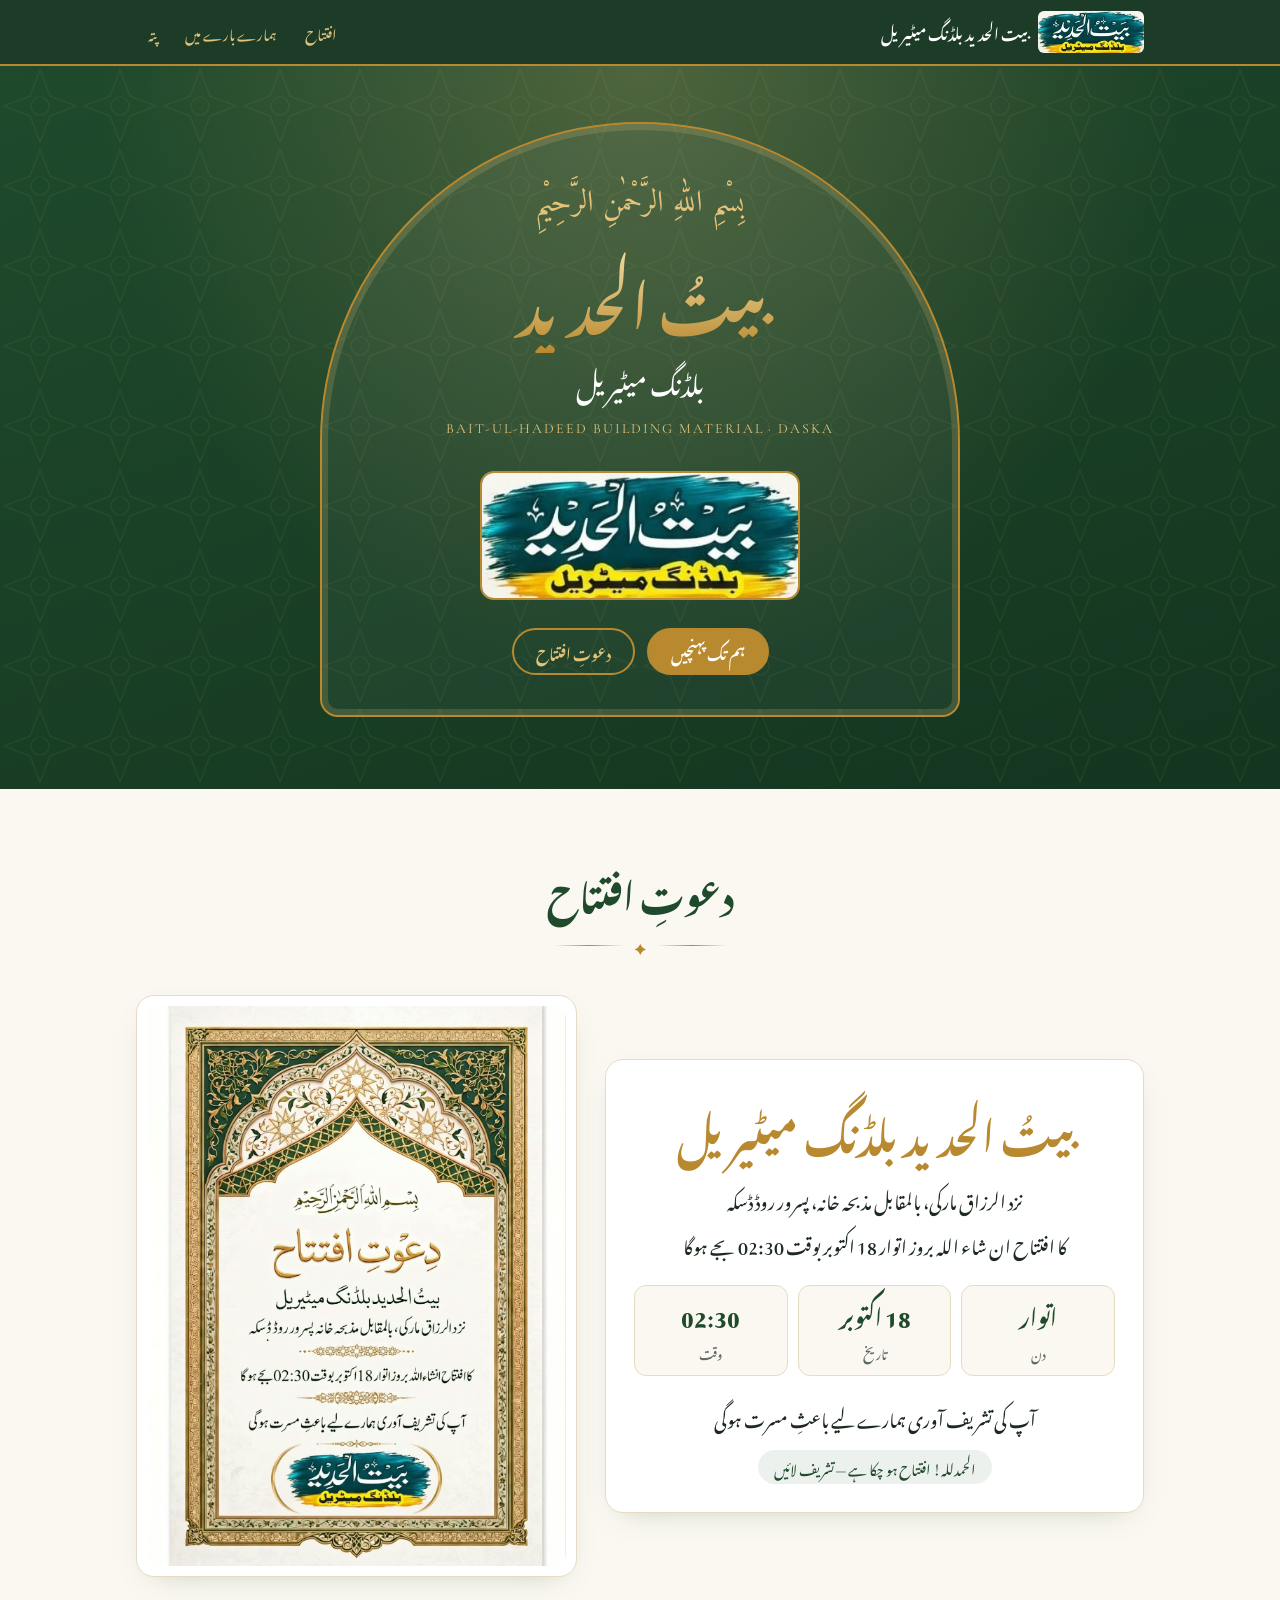
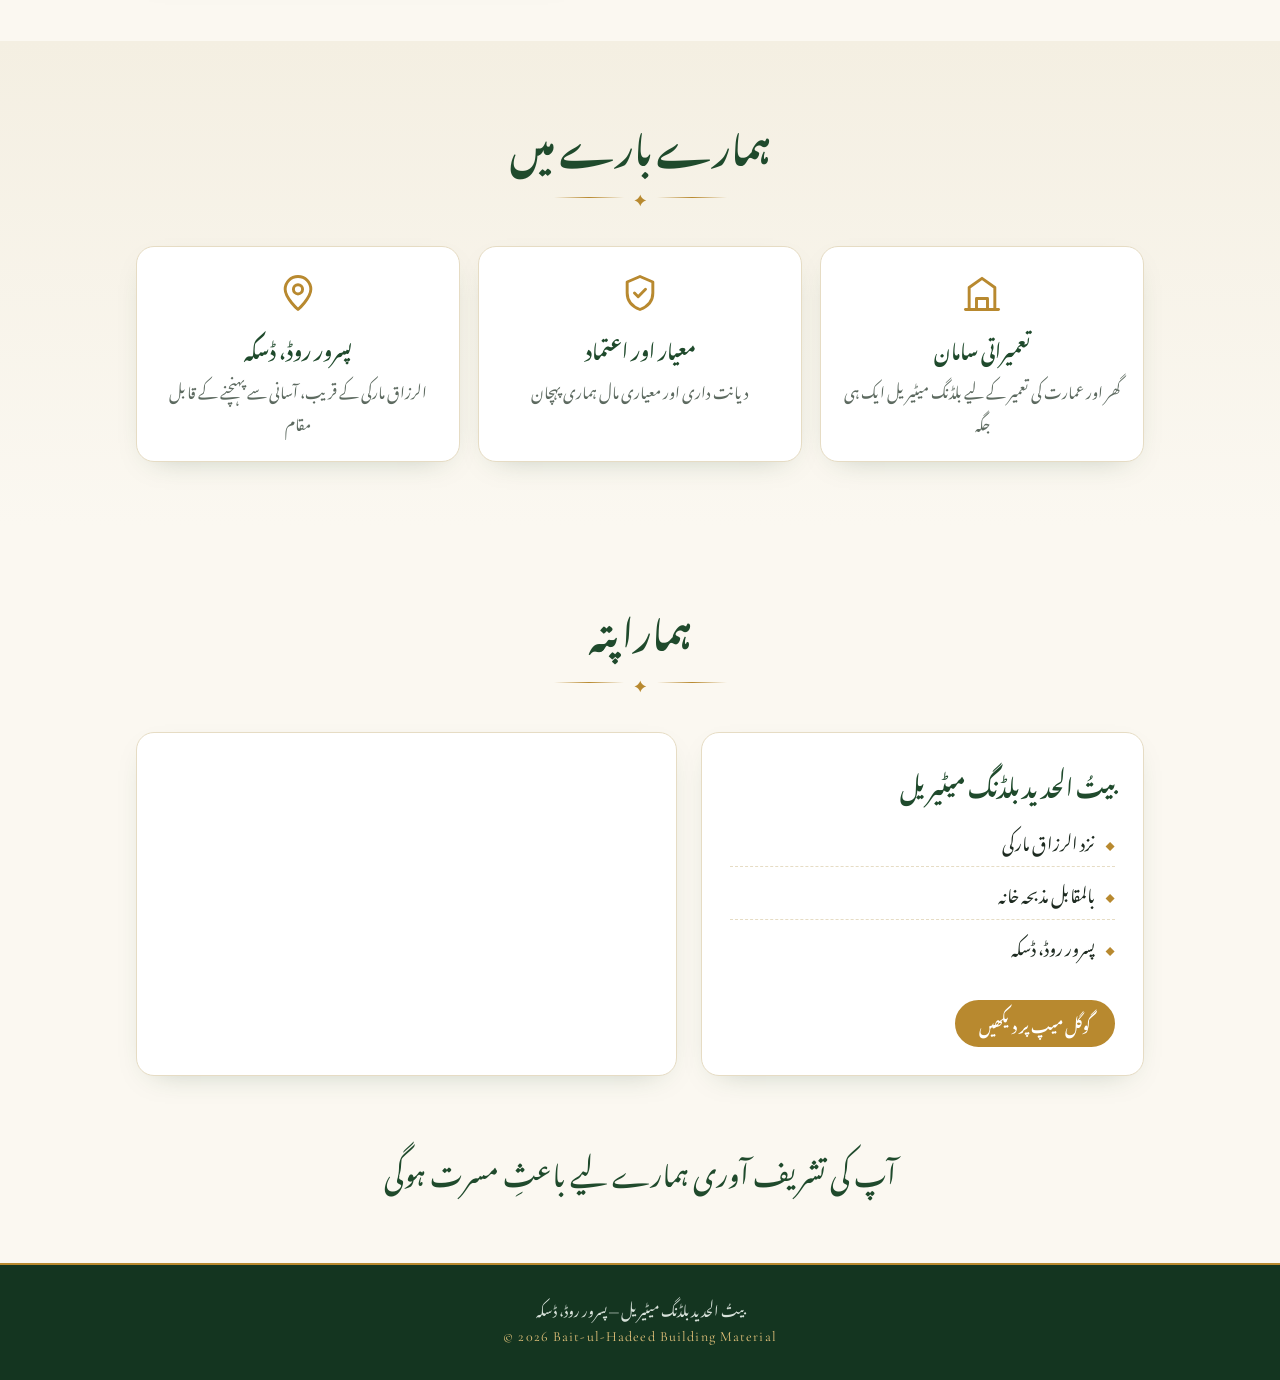
==== baitulhadeed/public/index.html @ b0e8edd2 "Add Bait-ul-Hadeed Building Material site for Firebase Hosting One-page Urdu (RTL) site built from t" ====
<!doctype html>
<html lang="ur" dir="rtl">
<head>
  <meta charset="utf-8">
  <meta name="viewport" content="width=device-width, initial-scale=1">
  <title>بیت الحدید بلڈنگ میٹیریل | Bait-ul-Hadeed Building Material, Daska</title>
  <meta name="description" content="بیت الحدید بلڈنگ میٹیریل — نزد الرزاق مارکی، بالمقابل مذبحہ خانہ، پسرور روڈ ڈسکہ۔ Bait-ul-Hadeed Building Material, Pasrur Road, Daska.">
  <meta property="og:title" content="بیت الحدید بلڈنگ میٹیریل — ڈسکہ">
  <meta property="og:description" content="نزد الرزاق مارکی، بالمقابل مذبحہ خانہ، پسرور روڈ ڈسکہ">
  <meta property="og:image" content="assets/invitation.jpg">
  <meta name="theme-color" content="#1f4a2c">
  <link rel="icon" href="assets/logo.jpg">
  <link rel="preconnect" href="https://fonts.googleapis.com">
  <link rel="preconnect" href="https://fonts.gstatic.com" crossorigin>
  <link href="https://fonts.googleapis.com/css2?family=Noto+Nastaliq+Urdu:wght@400;600;700&family=Amiri:wght@400;700&family=Cormorant+Garamond:wght@500;600&display=swap" rel="stylesheet">
  <style>
    :root {
      --green: #1f4a2c;
      --green-deep: #143520;
      --gold: #b8892f;
      --gold-light: #e3c27a;
      --ivory: #fbf8f1;
      --paper: #ffffff;
      --ink: #1d2a20;
      --muted: #5d6a60;
      --line: #e6dcc4;
    }
    * { box-sizing: border-box; }
    html { scroll-behavior: smooth; }
    body {
      margin: 0;
      background: var(--ivory);
      color: var(--ink);
      font-family: "Noto Nastaliq Urdu", "Jameel Noori Nastaleeq", serif;
      line-height: 2.1;
    }
    img { max-width: 100%; display: block; }
    a { color: inherit; }
    .wrap { max-width: 1040px; margin: 0 auto; padding: 0 16px; }

    /* Header */
    header {
      position: sticky; top: 0; z-index: 10;
      background: rgba(20, 53, 32, .96);
      border-bottom: 2px solid var(--gold);
      backdrop-filter: blur(6px);
    }
    .nav { display: flex; align-items: center; justify-content: space-between; gap: 12px; min-height: 64px; }
    .brand { display: flex; align-items: center; gap: 10px; text-decoration: none; color: #fff; }
    .brand img { height: 42px; width: auto; border-radius: 6px; }
    .brand span { font-size: 15px; font-weight: 600; }
    nav ul { display: flex; gap: 4px; list-style: none; margin: 0; padding: 0; }
    nav a {
      display: block; padding: 4px 12px; border-radius: 999px;
      color: var(--gold-light); text-decoration: none; font-size: 14px;
    }
    nav a:hover { background: rgba(227, 194, 122, .15); }

    /* Hero */
    .hero {
      position: relative; overflow: hidden;
      background:
        radial-gradient(ellipse at top, rgba(227, 194, 122, .25), transparent 60%),
        linear-gradient(160deg, var(--green) 0%, var(--green-deep) 100%);
      color: #fff; text-align: center;
      padding: 56px 0 72px;
    }
    .hero::before {
      content: ""; position: absolute; inset: 0; opacity: .08; pointer-events: none;
      background-image: url("data:image/svg+xml,%3Csvg xmlns='http://www.w3.org/2000/svg' width='80' height='80' viewBox='0 0 80 80'%3E%3Cg fill='none' stroke='%23e3c27a' stroke-width='1.2'%3E%3Cpath d='M40 4l10 26 26 10-26 10-10 26-10-26L4 40l26-10z'/%3E%3Ccircle cx='40' cy='40' r='9'/%3E%3C/g%3E%3C/svg%3E");
    }
    .arch {
      position: relative; max-width: 640px; margin: 0 auto;
      padding: 48px 24px 40px;
      border: 2px solid var(--gold);
      border-radius: 320px 320px 18px 18px;
      background: rgba(255, 255, 255, .04);
      box-shadow: inset 0 0 0 6px rgba(227, 194, 122, .18);
    }
    .bismillah { font-family: "Amiri", serif; font-size: clamp(22px, 4vw, 30px); color: var(--gold-light); margin: 0 0 8px; }
    .hero h1 {
      margin: 0; font-size: clamp(34px, 7vw, 58px); line-height: 1.9; font-weight: 700;
      background: linear-gradient(180deg, #f6e2a8, var(--gold));
      -webkit-background-clip: text; background-clip: text; color: transparent;
    }
    .hero .sub { font-size: clamp(18px, 3.4vw, 26px); margin: 0; color: #fff; }
    .hero .en {
      font-family: "Cormorant Garamond", serif; direction: ltr;
      letter-spacing: .14em; text-transform: uppercase;
      font-size: 14px; color: var(--gold-light); margin: 6px 0 0;
    }
    .hero .logo { margin: 28px auto 0; width: min(320px, 80%); border-radius: 14px; border: 2px solid var(--gold); }
    .cta { display: flex; flex-wrap: wrap; justify-content: center; gap: 12px; margin-top: 28px; }
    .btn {
      display: inline-block; padding: 6px 22px; border-radius: 999px;
      text-decoration: none; font-size: 15px; font-weight: 600;
      border: 2px solid var(--gold);
    }
    .btn-gold { background: var(--gold); color: #fff; }
    .btn-gold:hover { background: #a2782a; }
    .btn-ghost { color: var(--gold-light); }
    .btn-ghost:hover { background: rgba(227, 194, 122, .12); }

    /* Sections */
    section { padding: 64px 0; }
    .title { text-align: center; margin-bottom: 32px; }
    .title h2 { margin: 0; font-size: clamp(26px, 4.5vw, 36px); color: var(--green); }
    .divider { display: flex; align-items: center; justify-content: center; gap: 10px; color: var(--gold); }
    .divider::before, .divider::after { content: ""; height: 1px; width: 70px; background: linear-gradient(90deg, transparent, var(--gold), transparent); }

    .card {
      background: var(--paper);
      border: 1px solid var(--line);
      border-radius: 18px;
      box-shadow: 0 10px 30px -18px rgba(31, 74, 44, .35);
    }

    /* Inauguration */
    .invite { display: grid; grid-template-columns: 1.1fr .9fr; gap: 28px; align-items: center; }
    .invite-text { padding: 28px; text-align: center; }
    .invite-text h3 { margin: 0; font-size: clamp(28px, 5vw, 40px); color: var(--gold); }
    .invite-text p { font-size: 18px; margin: 8px 0; }
    .when { display: grid; grid-template-columns: repeat(3, 1fr); gap: 10px; margin: 22px 0; }
    .when div { border: 1px solid var(--line); border-radius: 12px; padding: 8px 6px; background: var(--ivory); }
    .when b { display: block; font-size: 22px; color: var(--green); line-height: 1.8; }
    .when small { color: var(--muted); font-size: 13px; }
    .status {
      display: inline-block; margin-top: 6px; padding: 2px 16px; border-radius: 999px;
      background: rgba(31, 74, 44, .08); color: var(--green); font-size: 14px;
    }
    .invite-img { padding: 10px; }
    .invite-img img { border-radius: 12px; max-height: 560px; width: auto; margin: 0 auto; }

    /* Features */
    .features { display: grid; grid-template-columns: repeat(3, 1fr); gap: 18px; }
    .feature { padding: 24px 20px; text-align: center; }
    .feature svg { width: 44px; height: 44px; color: var(--gold); margin: 0 auto 6px; }
    .feature h4 { margin: 0; font-size: 19px; color: var(--green); }
    .feature p { margin: 6px 0 0; color: var(--muted); font-size: 15px; }

    /* Location */
    .alt { background: linear-gradient(180deg, #f4efe2, var(--ivory)); }
    .location { display: grid; grid-template-columns: .9fr 1.1fr; gap: 24px; }
    .address { padding: 28px; }
    .address h3 { margin: 0 0 8px; color: var(--green); font-size: 22px; }
    .address ul { list-style: none; margin: 0; padding: 0; }
    .address li { display: flex; gap: 10px; align-items: flex-start; padding: 8px 0; border-bottom: 1px dashed var(--line); font-size: 17px; }
    .address li:last-child { border-bottom: 0; }
    .address li span:first-child { color: var(--gold); flex: none; }
    .map { overflow: hidden; min-height: 320px; }
    .map iframe { width: 100%; height: 100%; min-height: 320px; border: 0; display: block; }

    .welcome { text-align: center; font-size: clamp(20px, 3.6vw, 28px); color: var(--green); margin: 0; }

    footer {
      background: var(--green-deep); color: #d8e2da; text-align: center;
      padding: 28px 0; border-top: 2px solid var(--gold); font-size: 14px;
    }
    footer .en { font-family: "Cormorant Garamond", serif; direction: ltr; letter-spacing: .08em; color: var(--gold-light); }

    @media (max-width: 760px) {
      nav ul { display: none; }
      .invite, .location { grid-template-columns: 1fr; }
      .features { grid-template-columns: 1fr; }
      .arch { border-radius: 200px 200px 16px 16px; padding: 40px 16px 32px; }
      section { padding: 48px 0; }
    }
  </style>
</head>
<body>

  <header>
    <div class="wrap nav">
      <a class="brand" href="#top">
        <img src="assets/logo.jpg" alt="بیت الحدید">
        <span>بیت الحدید بلڈنگ میٹیریل</span>
      </a>
      <nav>
        <ul>
          <li><a href="#inauguration">افتتاح</a></li>
          <li><a href="#about">ہمارے بارے میں</a></li>
          <li><a href="#location">پتہ</a></li>
        </ul>
      </nav>
    </div>
  </header>

  <main id="top">
    <div class="hero">
      <div class="wrap">
        <div class="arch">
          <p class="bismillah">بِسْمِ اللّٰهِ الرَّحْمٰنِ الرَّحِيْمِ</p>
          <h1>بیتُ الحدید</h1>
          <p class="sub">بلڈنگ میٹیریل</p>
          <p class="en">Bait-ul-Hadeed Building Material · Daska</p>
          <img class="logo" src="assets/logo.jpg" alt="بیت الحدید بلڈنگ میٹیریل کا لوگو">
          <div class="cta">
            <a class="btn btn-gold" href="#location">ہم تک پہنچیں</a>
            <a class="btn btn-ghost" href="#inauguration">دعوتِ افتتاح</a>
          </div>
        </div>
      </div>
    </div>

    <section id="inauguration">
      <div class="wrap">
        <div class="title">
          <h2>دعوتِ افتتاح</h2>
          <div class="divider">✦</div>
        </div>
        <div class="invite">
          <div class="card invite-text">
            <h3>بیتُ الحدید بلڈنگ میٹیریل</h3>
            <p>نزد الرزاق مارکی، بالمقابل مذبحہ خانہ، پسرور روڈ ڈسکہ</p>
            <p>کا افتتاح ان شاء اللہ بروز اتوار 18 اکتوبر بوقت 02:30 بجے ہوگا</p>
            <div class="when">
              <div><b>اتوار</b><small>دن</small></div>
              <div><b>18 اکتوبر</b><small>تاریخ</small></div>
              <div><b dir="ltr">02:30</b><small>وقت</small></div>
            </div>
            <p>آپ کی تشریف آوری ہمارے لیے باعثِ مسرت ہوگی</p>
            <span class="status" id="status"></span>
          </div>
          <div class="card invite-img">
            <a href="assets/invitation.jpg" target="_blank" rel="noopener">
              <img src="assets/invitation.jpg" alt="دعوتِ افتتاح کارڈ — بیت الحدید بلڈنگ میٹیریل" loading="lazy" width="1196" height="1601">
            </a>
          </div>
        </div>
      </div>
    </section>

    <section id="about" class="alt">
      <div class="wrap">
        <div class="title">
          <h2>ہمارے بارے میں</h2>
          <div class="divider">✦</div>
        </div>
        <div class="features">
          <div class="card feature">
            <svg viewBox="0 0 24 24" fill="none" stroke="currentColor" stroke-width="1.6" stroke-linecap="round" stroke-linejoin="round" aria-hidden="true"><path d="M3 21h18"/><path d="M5 21V9l7-5 7 5v12"/><path d="M9 21v-6h6v6"/></svg>
            <h4>تعمیراتی سامان</h4>
            <p>گھر اور عمارت کی تعمیر کے لیے بلڈنگ میٹیریل ایک ہی جگہ</p>
          </div>
          <div class="card feature">
            <svg viewBox="0 0 24 24" fill="none" stroke="currentColor" stroke-width="1.6" stroke-linecap="round" stroke-linejoin="round" aria-hidden="true"><path d="M12 3l7 3v6c0 4.5-3 7.5-7 9-4-1.5-7-4.5-7-9V6z"/><path d="M9 12l2 2 4-4"/></svg>
            <h4>معیار اور اعتماد</h4>
            <p>دیانت داری اور معیاری مال ہماری پہچان</p>
          </div>
          <div class="card feature">
            <svg viewBox="0 0 24 24" fill="none" stroke="currentColor" stroke-width="1.6" stroke-linecap="round" stroke-linejoin="round" aria-hidden="true"><path d="M12 21s-7-6.2-7-11a7 7 0 0 1 14 0c0 4.8-7 11-7 11z"/><circle cx="12" cy="10" r="2.5"/></svg>
            <h4>پسرور روڈ، ڈسکہ</h4>
            <p>الرزاق مارکی کے قریب، آسانی سے پہنچنے کے قابل مقام</p>
          </div>
        </div>
      </div>
    </section>

    <section id="location">
      <div class="wrap">
        <div class="title">
          <h2>ہمارا پتہ</h2>
          <div class="divider">✦</div>
        </div>
        <div class="location">
          <div class="card address">
            <h3>بیتُ الحدید بلڈنگ میٹیریل</h3>
            <ul>
              <li><span>◆</span><span>نزد الرزاق مارکی</span></li>
              <li><span>◆</span><span>بالمقابل مذبحہ خانہ</span></li>
              <li><span>◆</span><span>پسرور روڈ، ڈسکہ</span></li>
            </ul>
            <div class="cta" style="justify-content:flex-start">
              <a class="btn btn-gold" href="https://www.google.com/maps/search/?api=1&query=Al+Razzaq+Marquee+Pasrur+Road+Daska" target="_blank" rel="noopener">گوگل میپ پر دیکھیں</a>
            </div>
          </div>
          <div class="card map">
            <iframe title="نقشہ — پسرور روڈ ڈسکہ" loading="lazy" referrerpolicy="no-referrer-when-downgrade"
              src="https://maps.google.com/maps?q=Al%20Razzaq%20Marquee%20Pasrur%20Road%20Daska&z=15&output=embed"></iframe>
          </div>
        </div>
      </div>
    </section>

    <section style="padding-top:0">
      <div class="wrap">
        <p class="welcome">آپ کی تشریف آوری ہمارے لیے باعثِ مسرت ہوگی</p>
      </div>
    </section>
  </main>

  <footer>
    <div class="wrap">
      <div>بیتُ الحدید بلڈنگ میٹیریل — پسرور روڈ، ڈسکہ</div>
      <div class="en">© <span id="year"></span> Bait-ul-Hadeed Building Material</div>
    </div>
  </footer>

  <script>
    // Inauguration: Sunday 18 October 2026, 02:30 PM (Pakistan time, UTC+5)
    var opening = new Date("2026-10-18T14:30:00+05:00");
    document.getElementById("status").textContent = Date.now() >= opening.getTime()
      ? "الحمدللہ! افتتاح ہو چکا ہے — تشریف لائیں"
      : "ان شاء اللہ جلد افتتاح";
    document.getElementById("year").textContent = new Date().getFullYear();
  </script>
</body>
</html>
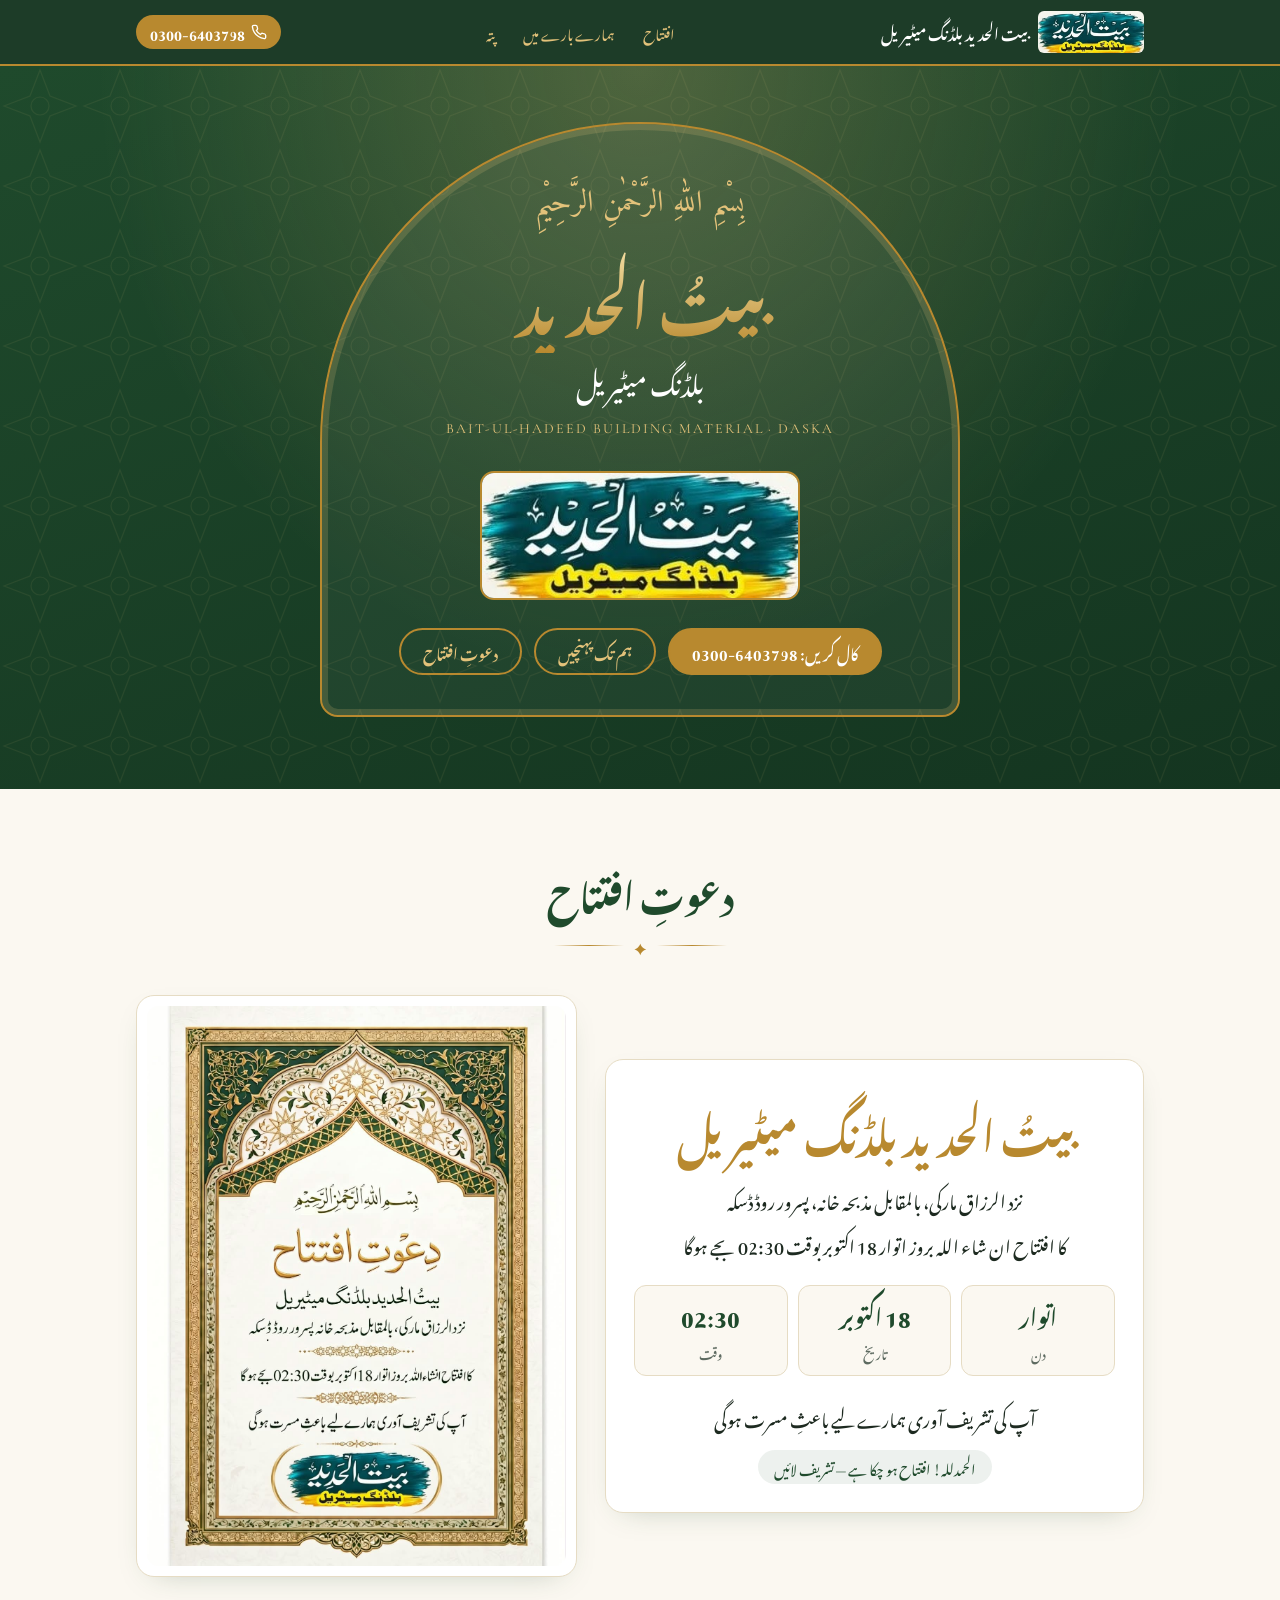
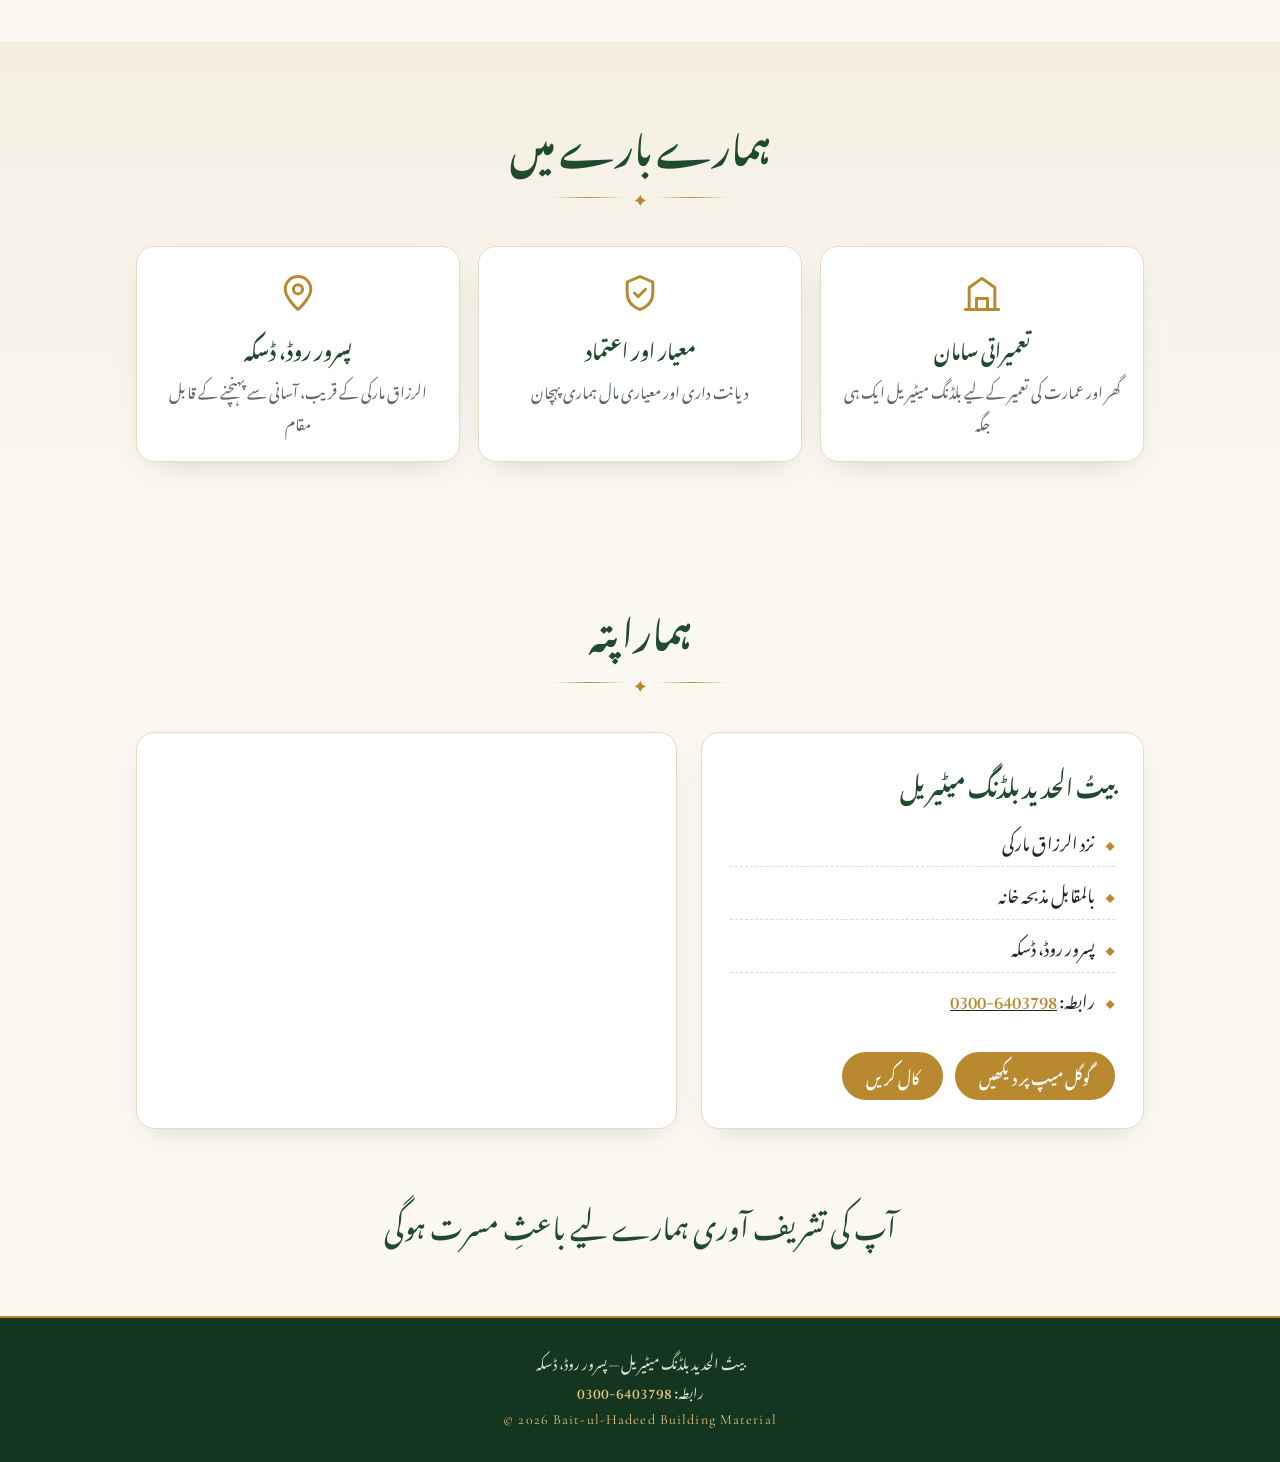
==== commit 268478d1: "Add contact number 0300-6403798 to the Bait-ul-Hadeed site Tap-to-call links in the header, hero, ad" ====
--- a/baitulhadeed/public/index.html
+++ b/baitulhadeed/public/index.html
@@ -55,6 +55,14 @@
       color: var(--gold-light); text-decoration: none; font-size: 14px;
     }
     nav a:hover { background: rgba(227, 194, 122, .15); }
+    .call {
+      display: inline-flex; align-items: center; gap: 6px; flex: none;
+      padding: 2px 14px; border-radius: 999px; text-decoration: none;
+      background: var(--gold); color: #fff; font-size: 14px; font-weight: 600;
+    }
+    .call:hover { background: #a2782a; }
+    .call svg { width: 16px; height: 16px; }
+    footer a { color: var(--gold-light); text-decoration: none; }
 
     /* Hero */
     .hero {
@@ -164,6 +172,9 @@
       .features { grid-template-columns: 1fr; }
       .arch { border-radius: 200px 200px 16px 16px; padding: 40px 16px 32px; }
       section { padding: 48px 0; }
+    }
+    @media (max-width: 480px) {
+      .brand span { display: none; }
     }
   </style>
 </head>
@@ -182,6 +193,7 @@
           <li><a href="#location">پتہ</a></li>
         </ul>
       </nav>
+      <a class="call" href="tel:+923006403798" aria-label="کال کریں 0300-6403798"><svg viewBox="0 0 24 24" fill="none" stroke="currentColor" stroke-width="2" stroke-linecap="round" stroke-linejoin="round" aria-hidden="true"><path d="M22 16.9v3a2 2 0 0 1-2.2 2 19.8 19.8 0 0 1-8.6-3.1 19.5 19.5 0 0 1-6-6A19.8 19.8 0 0 1 2.1 4.2 2 2 0 0 1 4.1 2h3a2 2 0 0 1 2 1.7c.1.9.4 1.8.7 2.7a2 2 0 0 1-.5 2.1L8 9.8a16 16 0 0 0 6 6l1.3-1.3a2 2 0 0 1 2.1-.4c.9.3 1.8.6 2.7.7a2 2 0 0 1 1.7 2z"/></svg><span dir="ltr">0300-6403798</span></a>
     </div>
   </header>
 
@@ -195,7 +207,8 @@
           <p class="en">Bait-ul-Hadeed Building Material · Daska</p>
           <img class="logo" src="assets/logo.jpg" alt="بیت الحدید بلڈنگ میٹیریل کا لوگو">
           <div class="cta">
-            <a class="btn btn-gold" href="#location">ہم تک پہنچیں</a>
+            <a class="btn btn-gold" href="tel:+923006403798">کال کریں: <span dir="ltr">0300-6403798</span></a>
+            <a class="btn btn-ghost" href="#location">ہم تک پہنچیں</a>
             <a class="btn btn-ghost" href="#inauguration">دعوتِ افتتاح</a>
           </div>
         </div>
@@ -269,9 +282,11 @@
               <li><span>◆</span><span>نزد الرزاق مارکی</span></li>
               <li><span>◆</span><span>بالمقابل مذبحہ خانہ</span></li>
               <li><span>◆</span><span>پسرور روڈ، ڈسکہ</span></li>
+              <li><span>◆</span><span>رابطہ: <a href="tel:+923006403798"><span dir="ltr">0300-6403798</span></a></span></li>
             </ul>
             <div class="cta" style="justify-content:flex-start">
               <a class="btn btn-gold" href="https://www.google.com/maps/search/?api=1&query=Al+Razzaq+Marquee+Pasrur+Road+Daska" target="_blank" rel="noopener">گوگل میپ پر دیکھیں</a>
+              <a class="btn btn-gold" href="tel:+923006403798">کال کریں</a>
             </div>
           </div>
           <div class="card map">
@@ -292,6 +307,7 @@
   <footer>
     <div class="wrap">
       <div>بیتُ الحدید بلڈنگ میٹیریل — پسرور روڈ، ڈسکہ</div>
+      <div>رابطہ: <a href="tel:+923006403798"><span dir="ltr">0300-6403798</span></a></div>
       <div class="en">© <span id="year"></span> Bait-ul-Hadeed Building Material</div>
     </div>
   </footer>
